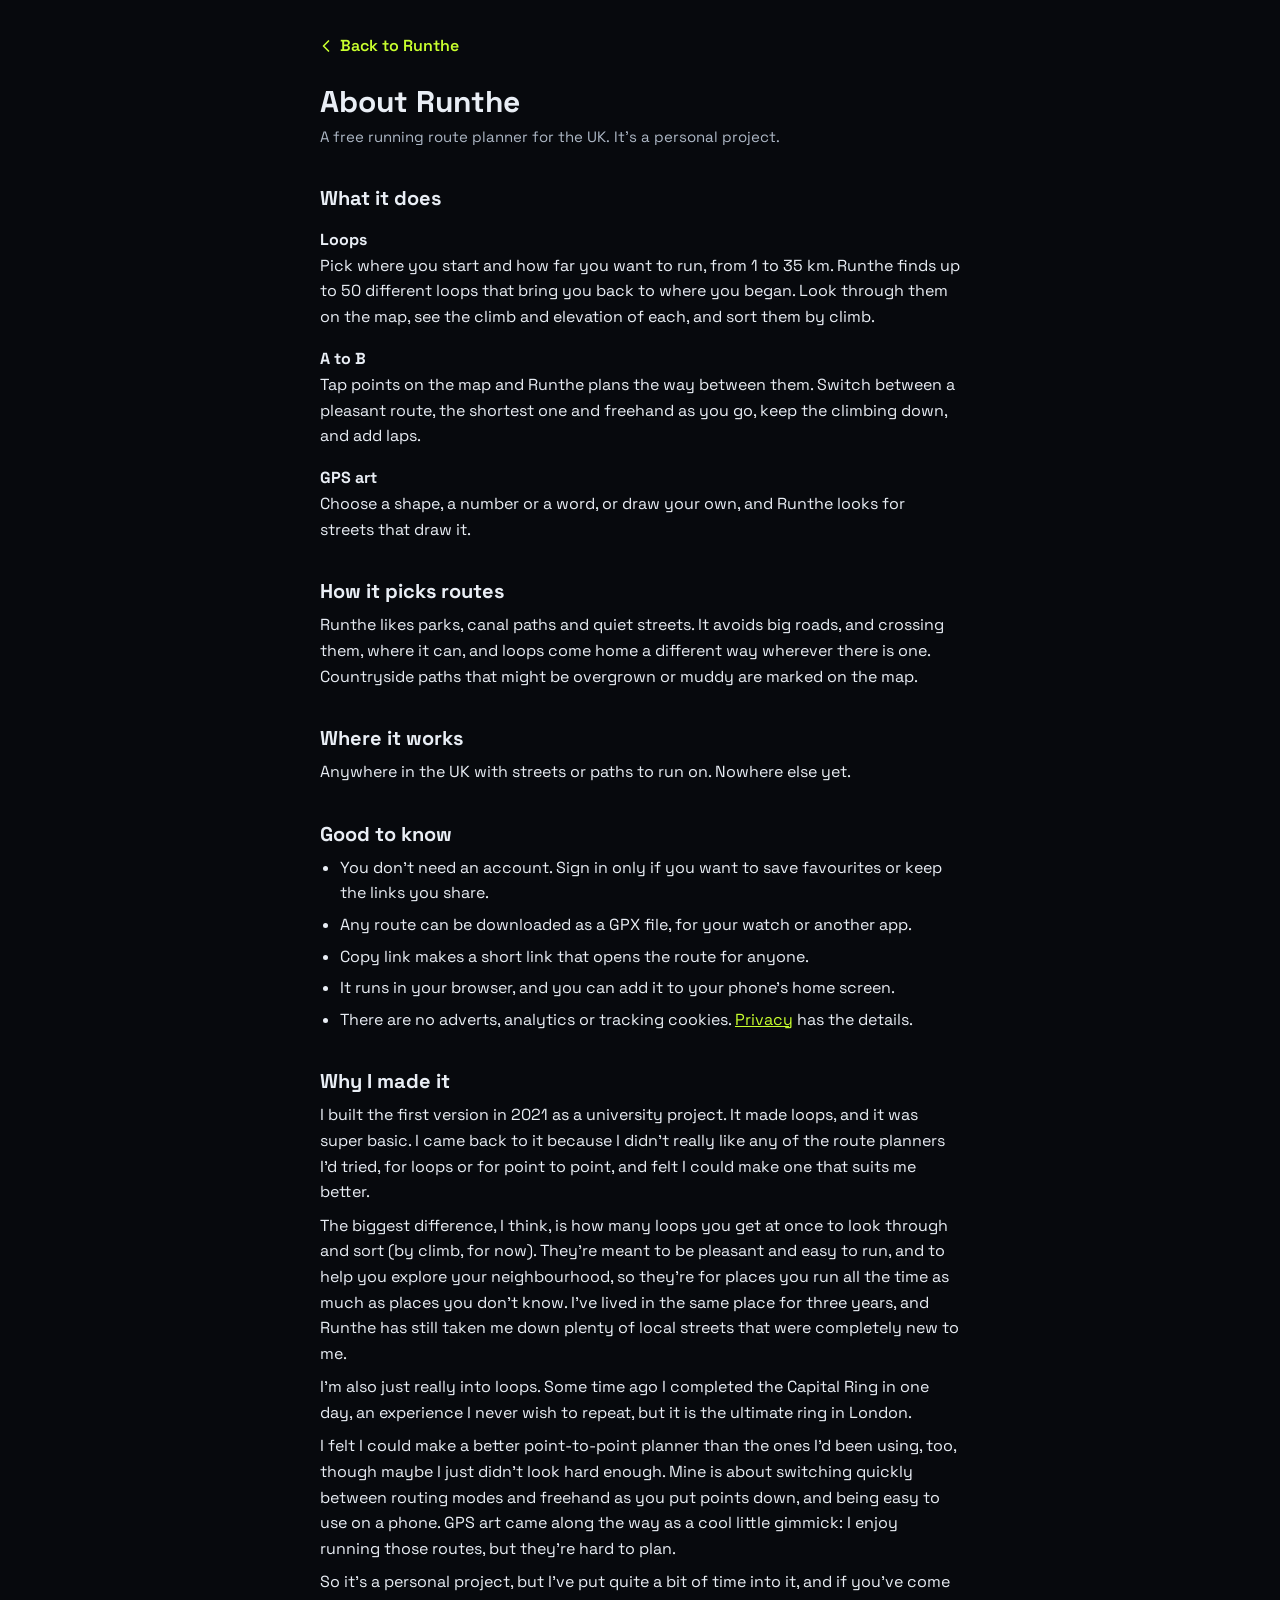
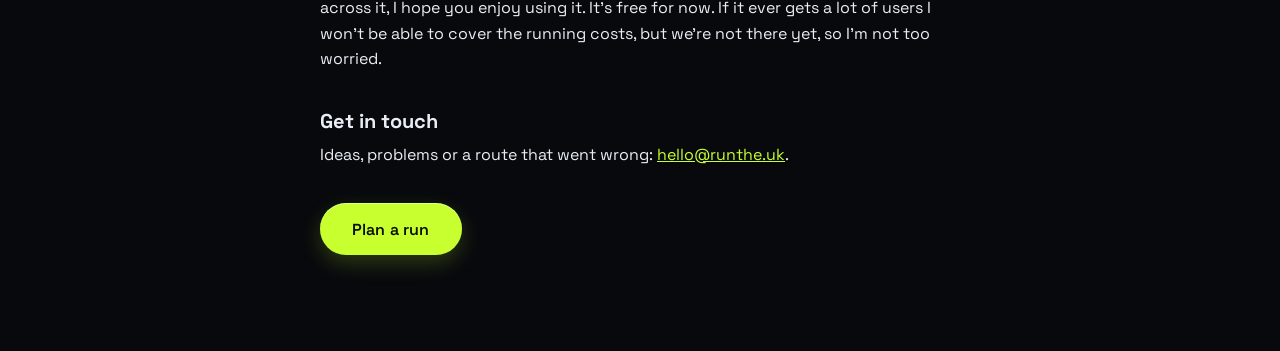
==== about/index.html @ e6df9017 "About page What Runthe does, how it picks routes, where it works and why it was made, linked beside " ====
<!DOCTYPE html>
<html lang="en">
<head>
  <meta charset="UTF-8" />
  <meta name="viewport" content="width=device-width, initial-scale=1, viewport-fit=cover" />
  <meta name="theme-color" content="#07090d" />
  <meta name="description" content="What Runthe does and why I made it: a free running route planner for the UK that finds loops, plans runs from A to B and draws GPS art." />
  <title>About Runthe: running loops, A to B and GPS art</title>
  <link rel="canonical" href="https://rnthe.com/about/" />
  <link rel="icon" href="../assets/favicon.svg" type="image/svg+xml" />
  <link rel="preconnect" href="https://fonts.gstatic.com" crossorigin />
  <link href="https://fonts.googleapis.com/css2?family=Space+Grotesk:wght@400;500;600;700&display=swap" rel="stylesheet" />
  <!-- Versioned like the app's (index.html): bump with it. -->
  <link href="../css/tonal.css?v=93" rel="stylesheet" />
  <link href="../css/page.css?v=94" rel="stylesheet" />
</head>
<body>
  <!-- A settings page of words (UI.md, Settings page): opened from the
       account menu, and what search engines read. -->
  <a class="back" href="../"><svg viewBox="0 0 24 24" width="20" height="20" fill="none" stroke="currentColor" stroke-width="2" stroke-linecap="round" stroke-linejoin="round" aria-hidden="true"><path d="m15 18-6-6 6-6"/></svg>Back to Runthe</a>
  <h1>About Runthe</h1>
  <p class="lede">A free running route planner for the UK. It's a personal project.</p>

  <main class="prose">
    <h2>What it does</h2>
    <h3>Loops</h3>
    <p>Pick where you start and how far you want to run, from 1 to 35 km. Runthe finds up to 50 different loops that bring you back to where you began. Look through them on the map, see the climb and elevation of each, and sort them by climb.</p>
    <h3>A to B</h3>
    <p>Tap points on the map and Runthe plans the way between them. Switch between a pleasant route, the shortest one and freehand as you go, keep the climbing down, and add laps.</p>
    <h3>GPS art</h3>
    <p>Choose a shape, a number or a word, or draw your own, and Runthe looks for streets that draw it.</p>

    <h2>How it picks routes</h2>
    <p>Runthe likes parks, canal paths and quiet streets. It avoids big roads, and crossing them, where it can, and loops come home a different way wherever there is one. Countryside paths that might be overgrown or muddy are marked on the map.</p>

    <h2>Where it works</h2>
    <p>Anywhere in the UK with streets or paths to run on. Nowhere else yet.</p>

    <h2>Good to know</h2>
    <ul>
      <li>You don't need an account. Sign in only if you want to save favourites or keep the links you share.</li>
      <li>Any route can be downloaded as a GPX file, for your watch or another app.</li>
      <li>Copy link makes a short link that opens the route for anyone.</li>
      <li>It runs in your browser, and you can add it to your phone's home screen.</li>
      <li>There are no adverts, analytics or tracking cookies. <a href="../privacy/">Privacy</a> has the details.</li>
    </ul>

    <h2>Why I made it</h2>
    <p>I built the first version in 2021 as a university project. It made loops, and it was super basic. I came back to it because I didn't really like any of the route planners I'd tried, for loops or for point to point, and felt I could make one that suits me better.</p>
    <p>The biggest difference, I think, is how many loops you get at once to look through and sort (by climb, for now). They're meant to be pleasant and easy to run, and to help you explore your neighbourhood, so they're for places you run all the time as much as places you don't know. I've lived in the same place for three years, and Runthe has still taken me down plenty of local streets that were completely new to me.</p>
    <p>I'm also just really into loops. Some time ago I completed the Capital Ring in one day, an experience I never wish to repeat, but it is the ultimate ring in London.</p>
    <p>I felt I could make a better point-to-point planner than the ones I'd been using, too, though maybe I just didn't look hard enough. Mine is about switching quickly between routing modes and freehand as you put points down, and being easy to use on a phone. GPS art came along the way as a cool little gimmick: I enjoy running those routes, but they're hard to plan.</p>
    <p>So it's a personal project, but I've put quite a bit of time into it, and if you've come across it, I hope you enjoy using it. It's free for now. If it ever gets a lot of users I won't be able to cover the running costs, but we're not there yet, so I'm not too worried.</p>

    <h2>Get in touch</h2>
    <p>Ideas, problems or a route that went wrong: <a href="mailto:hello@runthe.uk">hello@runthe.uk</a>.</p>
  </main>

  <a class="btn btn-primary cta" href="../">Plan a run</a>
</body>
</html>
---- css/tonal.css ----
/* The Tonal system's tokens and button roles (UI.md), shared by the app
   (css/styles.css) and its plain pages, such as Shared links (css/page.css).
   Everything tappable has a fill, lime is the main step, selected things go
   lime (no ticks: 2026-11-15). Moved out of styles.css on 2026-11-23, when
   the first settings page needed them. */
:root {
  --hud-h: 56px;
  /* The shelf of modes along the bottom, and the space it leaves above. */
  --modebar-h: 62px;
  --above-modebar: calc(var(--modebar-h) + env(safe-area-inset-bottom) + 12px);
  --bg: #07090d;
  --glass: rgba(14, 18, 26, 0.72);
  --edge: rgba(255, 255, 255, 0.08);
  --text: #e9eef5;
  /* Secondary text (notes, labels, hints): 9.2:1 on the panel. It was
     #6c7889 (4.1:1), which friends found hard to read. */
  --dim: #aeb8c6;
  --dim-2: #8a96a7;   /* small print and units, 6.1:1 */
  --neon: #c8ff2e;
  --neon-rgb: 200, 255, 46;
  --neon-glow: 0 0 18px rgba(var(--neon-rgb), 0.55);
  --pink: #ff3d8b;
  --amber: #ffb547;
  --red: #ff4a3d;
  /* Fills for controls */
  --panel: #10141c;
  --card: #1c232e;        /* choice cards, tiles and fields */
  --tone: #2a3342;        /* icon buttons and chips */
  --tone-2: #354052;      /* ... hovered */
  --tone-press: #3d495d;  /* ... pressed */
  --ltone: #2f3c19;       /* lime-tinted: secondary buttons, things switched on */
  --ltone-2: #3a4a1e;
  --ltone-press: #465a23;
  --lime-ink: #dcff7a;    /* text on --ltone, 10.5:1 */
  --float: #232b38;       /* buttons floating over the map */
  /* A tick, as a mask so it takes the text colour: for checkboxes (UI.md). */
  --tick: url("data:image/svg+xml,%3Csvg xmlns='http://www.w3.org/2000/svg' viewBox='0 0 24 24' fill='none' stroke='black' stroke-width='3.2' stroke-linecap='round' stroke-linejoin='round'%3E%3Cpath d='m5 12.5 4.5 4.5L19 7.5'/%3E%3C/svg%3E");
}

/* ----- Buttons -----
   Primary: lime, the one main step on a panel. Secondary: a lime-tinted
   pill. Tertiary: lime words. Danger: red. Icon buttons: round, neutral.
   No arrows in buttons; previous and next use chevrons. */
.btn {
  height: 48px; padding: 0 20px; border-radius: 999px; min-width: 0;
  display: flex; align-items: center; justify-content: center; gap: 8px;
  font-size: 16px; font-weight: 600; letter-spacing: .01em;
  white-space: nowrap; overflow: hidden; text-overflow: ellipsis;
  transition: transform .12s, background-color .15s, box-shadow .15s;
  -webkit-tap-highlight-color: transparent;
}
.btn-primary {
  height: 52px; background: var(--neon); color: #0b1004;
  box-shadow: 0 8px 22px rgba(var(--neon-rgb), .2), inset 0 1px 0 rgba(255, 255, 255, .45);
}
.btn-secondary { background: var(--ltone); color: var(--lime-ink); }
.btn-tertiary { height: 44px; padding: 0 14px; background: none; color: var(--neon); }
.btn-danger { background: #ff6a5f; color: #1a0503; }
.icon-btn {
  width: 48px; height: 48px; padding: 0; border-radius: 50%; display: grid; place-items: center;
  background: var(--tone); color: var(--text); font-size: 24px; line-height: 1;
  transition: transform .12s, background-color .15s; -webkit-tap-highlight-color: transparent;
}
.close-btn { width: 44px; height: 44px; flex: none; }
@media (hover: hover) {
  .btn-primary:hover:not(:disabled) { background: #d4ff58; }
  .btn-secondary:hover:not(:disabled) { background: var(--ltone-2); }
  .btn-tertiary:hover:not(:disabled) { background: rgba(var(--neon-rgb), .08); }
  .icon-btn:not(.on):hover:not(:disabled) { background: var(--tone-2); }
}
:is(.btn, .icon-btn):active:not(:disabled) { transform: scale(.96); }
.btn-primary:active:not(:disabled) { background: #b3ea1d; box-shadow: 0 3px 10px rgba(var(--neon-rgb), .18); }
.btn-secondary:active:not(:disabled) { background: var(--ltone-press); }
.btn-tertiary:active:not(:disabled) { background: rgba(var(--neon-rgb), .14); }
.icon-btn:not(.on):active:not(:disabled) { background: var(--tone-press); }
:is(.btn, .icon-btn):disabled { background: #1a2029; color: #566070; box-shadow: none; cursor: not-allowed; }
.btn-tertiary:disabled { background: none; }
button:focus-visible { outline: 3px solid var(--neon); outline-offset: 3px; }
/* A wait inside a button: Sending…, Making link… */
.spin { width: 16px; height: 16px; border-radius: 50%; border: 2.5px solid currentColor; border-right-color: transparent; animation: spin .8s linear infinite; }
@keyframes spin { to { transform: rotate(360deg); } }
---- css/page.css ----
/* Settings pages (UI.md, Settings page): plain pages opened from the
   account menu, like the privacy page, starting with Shared links
   (2026-11-23). App and watch connections are expected to follow. Tokens
   and button roles come from css/tonal.css, loaded first. */
* { box-sizing: border-box; }
html { background: var(--bg); color-scheme: dark; }
body {
  margin: 0 auto; max-width: 680px; min-height: 100dvh; color: var(--text);
  padding: calc(24px + env(safe-area-inset-top)) 20px calc(96px + env(safe-area-inset-bottom));
  font: 16px/1.6 "Space Grotesk", system-ui, sans-serif; -webkit-font-smoothing: antialiased;
}
button { font: inherit; color: inherit; cursor: pointer; border: 0; background: none; }
a { color: var(--neon); }
a:focus-visible { outline: 3px solid var(--neon); outline-offset: 3px; }
.mono { font-family: "JetBrains Mono", ui-monospace, monospace; }
[hidden] { display: none !important; }

/* The way back: a chevron and words, at the top left. */
.back {
  display: inline-flex; align-items: center; gap: 4px; min-height: 44px; margin-left: -4px;
  font-weight: 600; text-decoration: none; border-radius: 8px;
}
.back svg { flex: none; }
h1 { font-size: 30px; line-height: 1.2; margin: 16px 0 6px; }
.lede { margin: 0; color: var(--dim); font-size: 15px; line-height: 1.5; }
.small { margin: 16px 0 0; color: var(--dim-2); font-size: 14px; line-height: 1.5; }
.msg { margin: 16px 0 0; font-size: 15px; line-height: 1.45; color: #ffd3e4; }
.msg:empty { display: none; }
.btn-small { height: 44px; padding: 0 16px; font-size: 15px; }
a.btn { text-decoration: none; }

/* ----- Pages of words (About) ----- */
.prose h2 { font-size: 20px; line-height: 1.3; margin: 36px 0 6px; }
.prose h3 { font-size: 16px; line-height: 1.4; margin: 18px 0 2px; }
.prose p, .prose ul { margin: 8px 0; }
.prose h3 + p { margin-top: 0; }
.prose ul { padding-left: 20px; }
.prose li { margin: 6px 0; }
.cta { display: inline-flex; margin-top: 28px; padding: 0 32px; }

/* ----- Shared links ----- */
.links { list-style: none; margin: 20px 0 0; padding: 0; display: grid; gap: 10px; }
.share {
  display: grid; grid-template-columns: 96px minmax(0, 1fr); gap: 12px 14px; padding: 12px;
  background: var(--card); border-radius: 18px; transition: opacity .2s, transform .2s;
}
.share.going { opacity: 0; transform: scale(.98); }
/* The preview card, cropped to the route, which sits on its right. */
.thumb {
  width: 96px; height: 86px; border-radius: 12px; display: block; background: var(--panel);
  object-fit: cover; object-position: 94% 50%;
}
.share-text { min-width: 0; display: grid; align-content: center; gap: 2px; }
.share-title { font-size: 16px; font-weight: 600; line-height: 1.3; }
.share-meta { font-size: 14px; color: var(--dim); line-height: 1.35; }
.share-url { font-size: 13px; color: var(--dim-2); white-space: nowrap; overflow: hidden; text-overflow: ellipsis; }
.share-actions { grid-column: 1 / -1; display: flex; align-items: center; gap: 8px; }
.share-actions .btn-tertiary { margin-left: auto; margin-right: -4px; }
@media (min-width: 640px) {
  .share { grid-template-columns: 116px minmax(0, 1fr) auto; align-items: center; padding: 14px 16px 14px 14px; }
  .thumb { width: 116px; height: 104px; }
  .share-actions { grid-column: auto; }
}

.empty {
  margin: 28px 0 0; padding: 28px 20px; border-radius: 18px; background: var(--card);
  display: grid; gap: 6px; justify-items: center; text-align: center;
}
.empty-mark { width: 64px; height: 64px; margin-bottom: 6px; border-radius: 50%; background: var(--tone); color: var(--dim); display: grid; place-items: center; }
.empty h2 { margin: 0; font-size: 18px; }
.empty p { margin: 0; color: var(--dim); font-size: 15px; line-height: 1.5; }

/* The Undo bar, as the app's after removing a favourite. */
.undo {
  position: fixed; z-index: 2; left: 12px; right: 12px; bottom: calc(24px + env(safe-area-inset-bottom));
  max-width: 420px; margin: 0 auto;
  display: flex; align-items: center; justify-content: space-between; gap: 12px;
  padding: 6px 6px 6px 20px; border-radius: 999px; font-size: 15px;
  background: var(--float); box-shadow: 0 10px 30px rgba(0, 0, 0, .5);
  animation: undo-in .22s cubic-bezier(.2, .8, .2, 1);
}
@keyframes undo-in { from { opacity: 0; transform: translateY(10px); } }
@media (prefers-reduced-motion: reduce) {
  .share, .undo { transition: none; animation: none; }
}
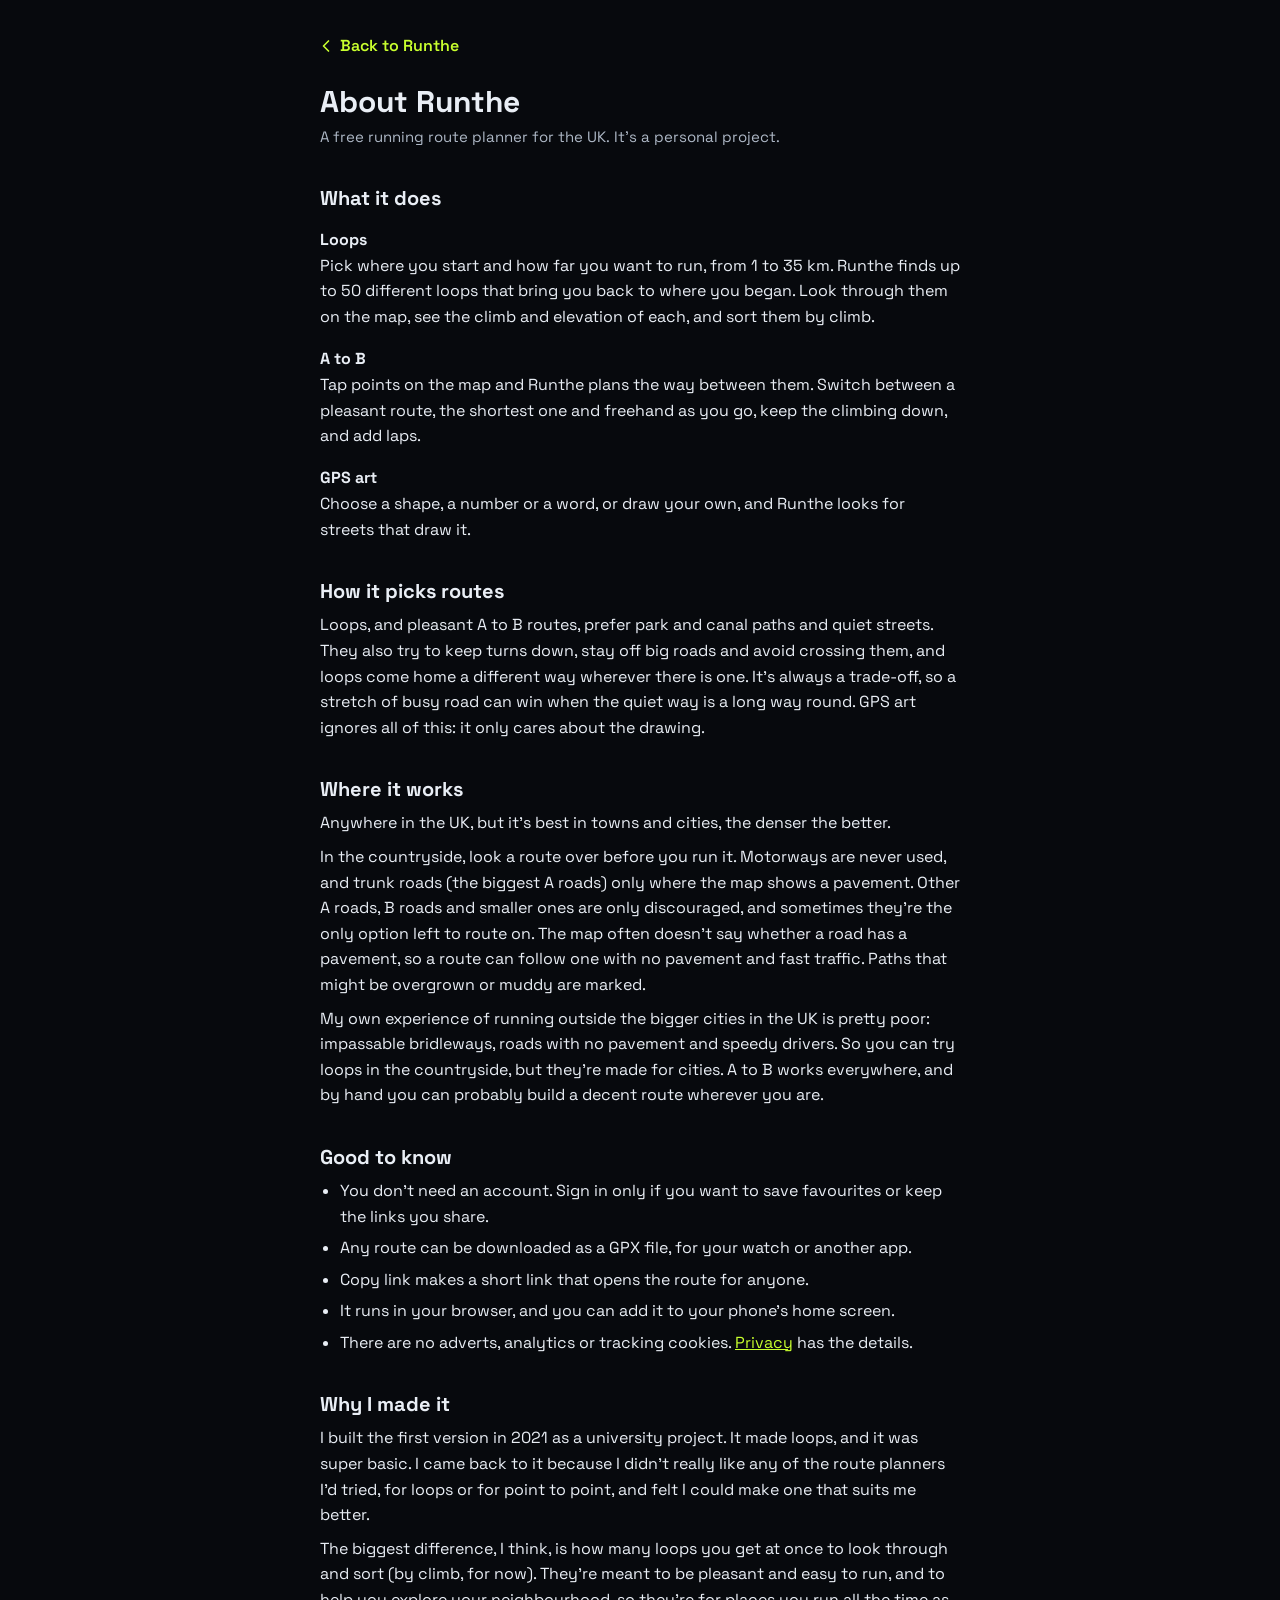
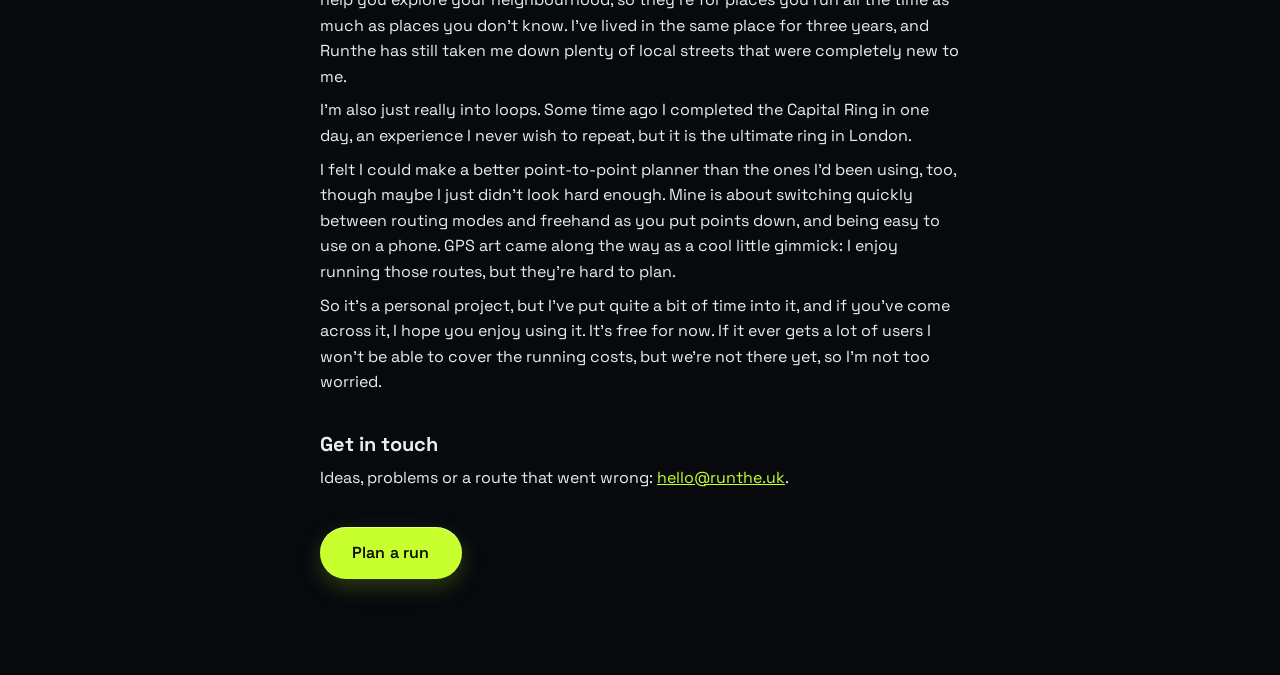
==== commit 561da4b1: "About: how routes are picked, and the countryside Co-Authored-By: Claude Opus 5.5 <noreply@anthropic" ====
--- a/about/index.html
+++ b/about/index.html
@@ -31,10 +31,12 @@
     <p>Choose a shape, a number or a word, or draw your own, and Runthe looks for streets that draw it.</p>
 
     <h2>How it picks routes</h2>
-    <p>Runthe likes parks, canal paths and quiet streets. It avoids big roads, and crossing them, where it can, and loops come home a different way wherever there is one. Countryside paths that might be overgrown or muddy are marked on the map.</p>
+    <p>Loops, and pleasant A to B routes, prefer park and canal paths and quiet streets. They also try to keep turns down, stay off big roads and avoid crossing them, and loops come home a different way wherever there is one. It's always a trade-off, so a stretch of busy road can win when the quiet way is a long way round. GPS art ignores all of this: it only cares about the drawing.</p>
 
     <h2>Where it works</h2>
-    <p>Anywhere in the UK with streets or paths to run on. Nowhere else yet.</p>
+    <p>Anywhere in the UK, but it's best in towns and cities, the denser the better.</p>
+    <p>In the countryside, look a route over before you run it. Motorways are never used, and trunk roads (the biggest A roads) only where the map shows a pavement. Other A roads, B roads and smaller ones are only discouraged, and sometimes they're the only option left to route on. The map often doesn't say whether a road has a pavement, so a route can follow one with no pavement and fast traffic. Paths that might be overgrown or muddy are marked.</p>
+    <p>My own experience of running outside the bigger cities in the UK is pretty poor: impassable bridleways, roads with no pavement and speedy drivers. So you can try loops in the countryside, but they're made for cities. A to B works everywhere, and by hand you can probably build a decent route wherever you are.</p>
 
     <h2>Good to know</h2>
     <ul>
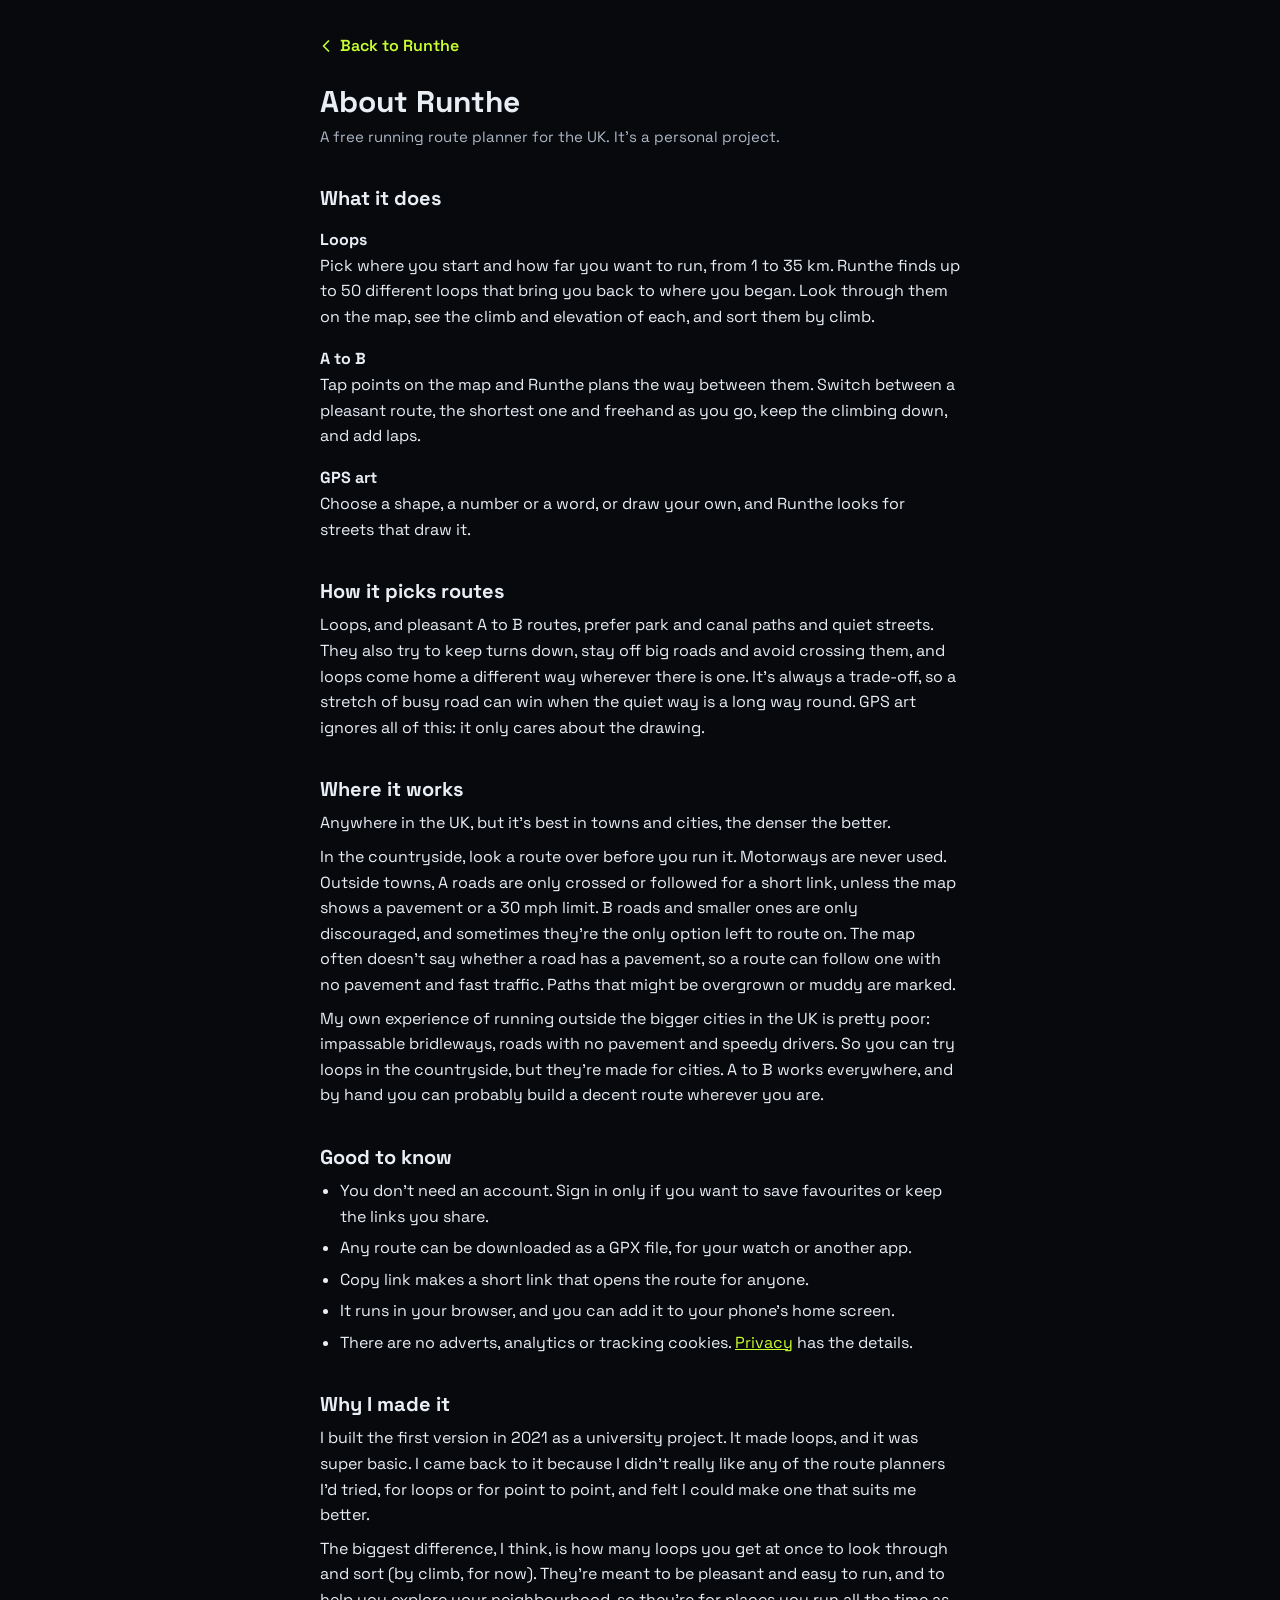
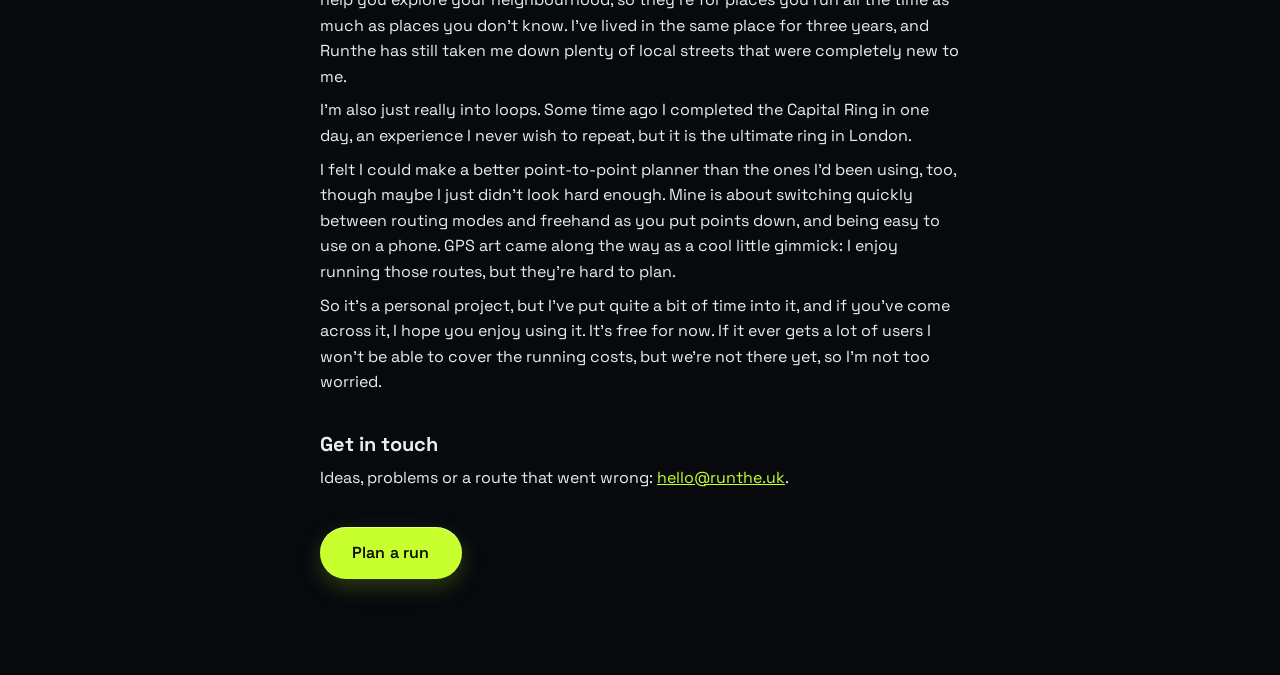
==== commit b096f1e7: "About: A roads outside towns Co-Authored-By: Claude Opus 5.5 <noreply@anthropic.com>" ====
--- a/about/index.html
+++ b/about/index.html
@@ -35,7 +35,7 @@
 
     <h2>Where it works</h2>
     <p>Anywhere in the UK, but it's best in towns and cities, the denser the better.</p>
-    <p>In the countryside, look a route over before you run it. Motorways are never used, and trunk roads (the biggest A roads) only where the map shows a pavement. Other A roads, B roads and smaller ones are only discouraged, and sometimes they're the only option left to route on. The map often doesn't say whether a road has a pavement, so a route can follow one with no pavement and fast traffic. Paths that might be overgrown or muddy are marked.</p>
+    <p>In the countryside, look a route over before you run it. Motorways are never used. Outside towns, A roads are only crossed or followed for a short link, unless the map shows a pavement or a 30 mph limit. B roads and smaller ones are only discouraged, and sometimes they're the only option left to route on. The map often doesn't say whether a road has a pavement, so a route can follow one with no pavement and fast traffic. Paths that might be overgrown or muddy are marked.</p>
     <p>My own experience of running outside the bigger cities in the UK is pretty poor: impassable bridleways, roads with no pavement and speedy drivers. So you can try loops in the countryside, but they're made for cities. A to B works everywhere, and by hand you can probably build a decent route wherever you are.</p>
 
     <h2>Good to know</h2>
